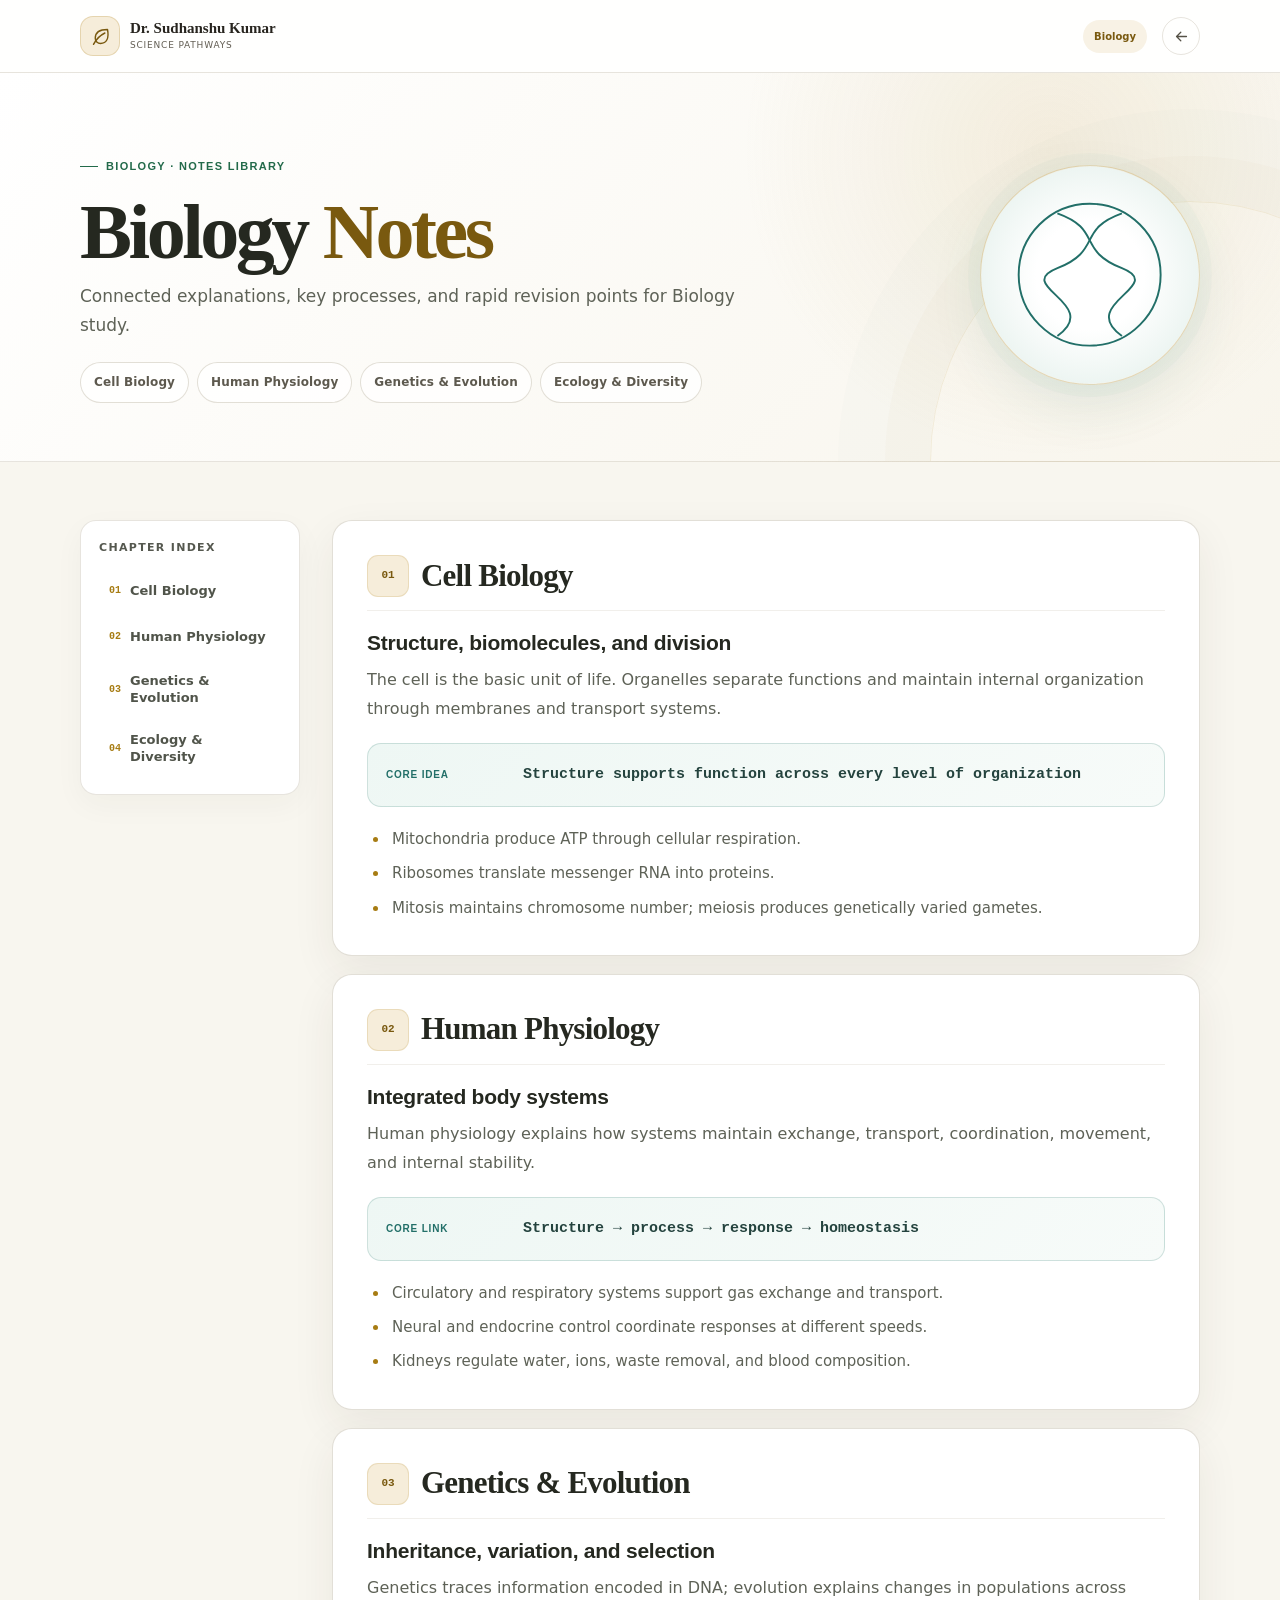
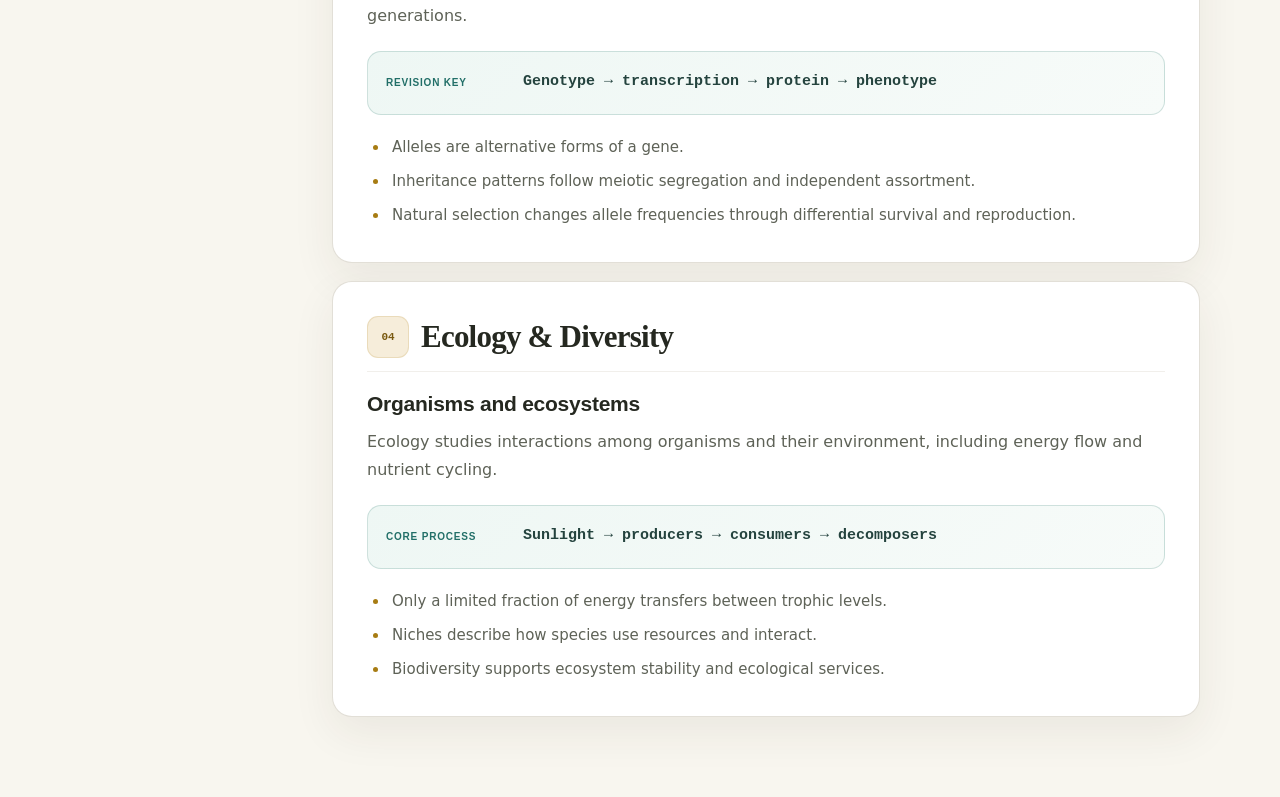
==== biology.html @ b53f2061 "Add files via upload" ====
<!doctype html>
<html lang="en">
<head>
  <meta charset="utf-8">
  <meta name="viewport" content="width=device-width, initial-scale=1">
  <meta name="theme-color" content="#f5f3ed">
  <meta name="description" content="Structured Biology notes for NEET and medical entrance preparation.">
  <meta http-equiv="Content-Security-Policy" content="default-src 'none'; base-uri 'none'; object-src 'none'; style-src 'self'; img-src 'self' data:; font-src 'self'; connect-src 'none'; form-action 'none'; frame-src 'none'; upgrade-insecure-requests">
  <title>Biology Notes | Dr. Sudhanshu Kumar</title>
  <link rel="icon" type="image/svg+xml" href="titlebar.svg">
  <link rel="stylesheet" href="science.css">
</head>
<body>
  <header class="site-header">
    <div class="wrap header-inner">
      <a class="brand" href="doctor.html">
        <span class="brand-mark" aria-hidden="true"><svg viewBox="0 0 24 24"><path d="M20 4c-8 0-14 3-14 10a6 6 0 0 0 6 6c7 0 10-6 8-16Z"/><path d="M4 21c3-6 7-10 13-13"/></svg></span>
        <span class="brand-copy"><strong>Dr. Sudhanshu Kumar</strong><small>Science pathways</small></span>
      </a>
      <nav class="subject-nav" aria-label="Science subjects">
        <a href="biology.html" aria-current="page">Biology</a>
        <a class="back-link" href="doctor.html" aria-label="Back to home" title="Back to home"><svg viewBox="0 0 24 24" aria-hidden="true"><path d="M19 12H5M11 18l-6-6 6-6"/></svg></a>
      </nav>
    </div>
  </header>
  <main class="biology notes-page">
    <section class="notes-hero">
      <div class="wrap notes-hero-grid">
        <div>
          <span class="eyebrow">Biology · Notes Library</span>
          <h1>Biology <span>Notes</span></h1>
          <p>Connected explanations, key processes, and rapid revision points for Biology study.</p>
          <nav class="notes-jump" aria-label="Biology notes chapters">
            <a href="#cell">Cell Biology</a>
            <a href="#physiology">Human Physiology</a>
            <a href="#genetics">Genetics &amp; Evolution</a>
            <a href="#ecology">Ecology &amp; Diversity</a>
          </nav>
        </div>
        <div class="notes-orb" aria-hidden="true">
          <svg viewBox="0 0 100 100"><path d="M30 12c28 10 12 23 40 34S42 68 70 88"/><path d="M70 12C42 22 58 35 30 46s28 22 0 42"/><circle cx="50" cy="50" r="44"/></svg>
        </div>
      </div>
    </section>
    <section class="notes-section">
      <div class="wrap notes-layout">
        <aside class="notes-sidebar" aria-label="Notes index">
          <strong>Chapter index</strong>
          <a href="#cell"><span>01</span> Cell Biology</a>
          <a href="#physiology"><span>02</span> Human Physiology</a>
          <a href="#genetics"><span>03</span> Genetics &amp; Evolution</a>
          <a href="#ecology"><span>04</span> Ecology &amp; Diversity</a>
        </aside>
        <div class="notes-content">
          <article class="note-card" id="cell">
            <div class="note-heading"><span>01</span><h2>Cell Biology</h2></div>
            <h3>Structure, biomolecules, and division</h3>
            <p>The cell is the basic unit of life. Organelles separate functions and maintain internal organization through membranes and transport systems.</p>
            <div class="formula-box"><strong>Core idea</strong><code>Structure supports function across every level of organization</code></div>
            <ul class="note-points"><li>Mitochondria produce ATP through cellular respiration.</li><li>Ribosomes translate messenger RNA into proteins.</li><li>Mitosis maintains chromosome number; meiosis produces genetically varied gametes.</li></ul>
          </article>
          <article class="note-card" id="physiology">
            <div class="note-heading"><span>02</span><h2>Human Physiology</h2></div>
            <h3>Integrated body systems</h3>
            <p>Human physiology explains how systems maintain exchange, transport, coordination, movement, and internal stability.</p>
            <div class="formula-box"><strong>Core link</strong><code>Structure → process → response → homeostasis</code></div>
            <ul class="note-points"><li>Circulatory and respiratory systems support gas exchange and transport.</li><li>Neural and endocrine control coordinate responses at different speeds.</li><li>Kidneys regulate water, ions, waste removal, and blood composition.</li></ul>
          </article>
          <article class="note-card" id="genetics">
            <div class="note-heading"><span>03</span><h2>Genetics &amp; Evolution</h2></div>
            <h3>Inheritance, variation, and selection</h3>
            <p>Genetics traces information encoded in DNA; evolution explains changes in populations across generations.</p>
            <div class="formula-box"><strong>Revision key</strong><code>Genotype → transcription → protein → phenotype</code></div>
            <ul class="note-points"><li>Alleles are alternative forms of a gene.</li><li>Inheritance patterns follow meiotic segregation and independent assortment.</li><li>Natural selection changes allele frequencies through differential survival and reproduction.</li></ul>
          </article>
          <article class="note-card" id="ecology">
            <div class="note-heading"><span>04</span><h2>Ecology &amp; Diversity</h2></div>
            <h3>Organisms and ecosystems</h3>
            <p>Ecology studies interactions among organisms and their environment, including energy flow and nutrient cycling.</p>
            <div class="formula-box"><strong>Core process</strong><code>Sunlight → producers → consumers → decomposers</code></div>
            <ul class="note-points"><li>Only a limited fraction of energy transfers between trophic levels.</li><li>Niches describe how species use resources and interact.</li><li>Biodiversity supports ecosystem stability and ecological services.</li></ul>
          </article>
        </div>
      </div>
    </section>
  </main>
</body>
</html>
---- science.css ----
:root {
  color-scheme: light;
  --paper: #f5f3ed;
  --white: #fff;
  --ink: #27241e;
  --muted: #625d52;
  --gold: #a77c13;
  --gold-deep: #79590f;
  --gold-soft: #f6edda;
  --teal: #226f68;
  --line: rgba(96, 78, 35, .15);
  --shadow: 0 18px 48px rgba(58, 48, 25, .08);
  --content: 1120px;
  font-family: Inter, ui-sans-serif, system-ui, -apple-system, BlinkMacSystemFont, "Segoe UI", sans-serif;
  color: var(--ink);
  background: var(--paper);
  scroll-behavior: smooth;
}
*, *::before, *::after { box-sizing: border-box; }
body { min-width: 320px; margin: 0; background: var(--paper); font-size: 15px; line-height: 1.7; -webkit-font-smoothing: antialiased; }
a { color: inherit; text-decoration: none; }
a:focus-visible { outline: 3px solid rgba(167,124,19,.52); outline-offset: 4px; }
.wrap { width: min(var(--content), calc(100% - 48px)); margin-inline: auto; }
.site-header { position: sticky; z-index: 10; top: 0; border-bottom: 1px solid var(--line); background: rgba(255,255,255,.94); backdrop-filter: blur(14px); }
.header-inner { display: flex; min-height: 72px; align-items: center; justify-content: space-between; gap: 20px; }
.brand { display: inline-flex; min-width: max-content; align-items: center; gap: 10px; }
.brand-mark { display: grid; width: 40px; height: 40px; place-items: center; border: 1px solid rgba(167,124,19,.22); border-radius: 13px; color: var(--gold-deep); background: var(--gold-soft); }
.brand-mark svg { width: 21px; height: 21px; fill: none; stroke: currentColor; stroke-width: 1.6; stroke-linecap: round; stroke-linejoin: round; }
.brand-copy { display: grid; line-height: 1.25; }
.brand-copy strong { font: 600 15px Georgia, "Times New Roman", serif; }
.brand-copy small { margin-top: 3px; color: var(--muted); font-size: 9px; letter-spacing: .09em; text-transform: uppercase; }
.subject-nav { display: flex; flex-wrap: wrap; align-items: center; gap: 7px; }
.subject-nav a { padding: 8px 11px; border-radius: 999px; color: #555146; font-size: 10px; font-weight: 700; transition: background .2s ease, color .2s ease; }
.subject-nav a:hover, .subject-nav a[aria-current="page"] { color: var(--gold-deep); background: #f8f2e5; }
.subject-nav .back-link { display: inline-grid; width: 38px; height: 38px; margin-left: 8px; padding: 0; place-items: center; border: 1px solid var(--line); }
.subject-nav .back-link svg { width: 17px; height: 17px; fill: none; stroke: currentColor; stroke-width: 1.8; stroke-linecap: round; stroke-linejoin: round; }
.subject-hero { position: relative; overflow: hidden; padding: 68px 0 56px; background: radial-gradient(ellipse at 82% 10%, rgba(201,170,103,.14), transparent 34%), linear-gradient(180deg, #fff, #fbfaf6); }
.subject-hero::after { position: absolute; top: 32px; right: -120px; width: 420px; height: 420px; border: 1px solid rgba(167,124,19,.09); border-radius: 50%; box-shadow: 0 0 0 42px rgba(167,124,19,.025), 0 0 0 88px rgba(167,124,19,.016); content: ""; pointer-events: none; }
.hero-grid { position: relative; z-index: 1; display: grid; grid-template-columns: minmax(0, 1.15fr) minmax(280px, .85fr); align-items: center; gap: 56px; }
.eyebrow { display: inline-flex; align-items: center; gap: 8px; color: var(--teal); font-size: 10px; font-weight: 750; letter-spacing: .15em; text-transform: uppercase; }
.eyebrow::before { width: 18px; height: 1px; background: currentColor; content: ""; }
h1, h2, h3, p { margin-top: 0; }
.hero-copy h1 { max-width: 700px; margin: 16px 0 14px; font: 500 clamp(42px, 6vw, 68px)/1.04 Georgia, "Times New Roman", serif; letter-spacing: -.045em; }
.hero-copy h1 span { color: var(--gold-deep); }
.hero-copy > p { max-width: 650px; margin-bottom: 22px; color: var(--muted); font-size: 14px; }
.hero-tags { display: flex; flex-wrap: wrap; gap: 8px; }
.hero-tags span { padding: 6px 10px; border: 1px solid var(--line); border-radius: 999px; color: #625d52; background: rgba(255,255,255,.78); font-size: 9px; }
.hero-art { position: relative; display: grid; min-height: 310px; place-items: center; }
.art-orbit { position: absolute; width: min(100%, 310px); aspect-ratio: 1; border: 1px solid rgba(34,111,104,.14); border-radius: 50%; }
.art-orbit::before, .art-orbit::after { position: absolute; border: 1px solid rgba(34,111,104,.1); border-radius: 50%; content: ""; }
.art-orbit::before { inset: 9%; }
.art-orbit::after { inset: 19%; border-color: rgba(167,124,19,.14); }
.art-disc { position: relative; display: grid; width: 195px; aspect-ratio: 1; place-items: center; border: 1px solid rgba(167,124,19,.28); border-radius: 50%; color: var(--teal); background: radial-gradient(circle, #fff 30%, #eef6f3 100%); box-shadow: 0 0 0 10px rgba(34,111,104,.035), 0 0 0 24px rgba(167,124,19,.025), 0 18px 52px rgba(34,111,104,.12); }
.art-disc svg { width: 92px; height: 92px; fill: none; stroke: currentColor; stroke-width: 1.1; stroke-linecap: round; stroke-linejoin: round; }
.art-caption { position: absolute; bottom: -34px; color: var(--muted); font-size: 9px; letter-spacing: .18em; text-transform: uppercase; white-space: nowrap; }
.section { padding: 70px 0; scroll-margin-top: 88px; }
.section-white { background: var(--white); }
.section-heading { max-width: 700px; margin-bottom: 27px; }
.section-heading h2 { margin: 10px 0; font: 500 clamp(30px, 4vw, 43px)/1.1 Georgia, "Times New Roman", serif; letter-spacing: -.035em; }
.section-heading p { max-width: 600px; margin: 0; color: var(--muted); font-size: 12px; }
.topic-grid { display: grid; grid-template-columns: repeat(3, minmax(0, 1fr)); gap: 14px; }
.topic-card { min-height: 165px; padding: 21px; border: 1px solid var(--line); border-radius: 16px; background: #fff; box-shadow: 0 8px 25px rgba(58,48,25,.035); }
.topic-card h3 { margin: 0 0 7px; font: 600 18px Georgia, "Times New Roman", serif; }
.topic-card p { margin: 0; color: var(--muted); font-size: 11px; }
.topic-index { display: block; margin-bottom: 12px; color: var(--gold); font-size: 9px; font-weight: 750; letter-spacing: .13em; }
.study-grid { display: grid; grid-template-columns: repeat(4, minmax(0, 1fr)); gap: 12px; counter-reset: study; }
.study-step { padding: 18px; border-top: 1px solid rgba(167,124,19,.28); counter-increment: study; }
.study-step::before { display: block; margin-bottom: 12px; color: var(--gold); content: "0" counter(study); font-size: 10px; font-weight: 750; letter-spacing: .13em; }
.study-step h3 { margin-bottom: 6px; font: 600 16px Georgia, "Times New Roman", serif; }
.study-step p { margin: 0; color: var(--muted); font-size: 10px; }
.callout { display: grid; grid-template-columns: 1fr auto; align-items: center; gap: 24px; padding: 26px 30px; border: 1px solid rgba(34,111,104,.18); border-radius: 18px; background: linear-gradient(110deg, #f1f8f5, #fff); }
.callout h2 { margin: 7px 0; font: 500 clamp(23px, 3vw, 31px)/1.12 Georgia, "Times New Roman", serif; }
.callout p { max-width: 670px; margin: 0; color: var(--muted); font-size: 11px; }
.button { display: inline-flex; min-height: 42px; align-items: center; justify-content: center; gap: 8px; padding: 0 16px; border: 1px solid var(--gold-deep); border-radius: 999px; color: #fff; background: var(--gold-deep); font-size: 10px; font-weight: 750; white-space: nowrap; }
.button:hover { background: #65490c; }
.button svg { width: 15px; height: 15px; fill: none; stroke: currentColor; stroke-width: 1.7; stroke-linecap: round; stroke-linejoin: round; }
.footer { padding: 22px 0; border-top: 1px solid var(--line); background: #fff; }
.footer-row { display: flex; align-items: center; justify-content: space-between; gap: 18px; color: var(--muted); font-size: 10px; }
.footer-row p { margin: 0; }
.footer-row a { color: var(--gold-deep); font-weight: 700; }
.biology .art-disc { color: #236a4a; background: radial-gradient(circle, #fff 28%, #eaf5ec 100%); box-shadow: 0 0 0 10px rgba(35,106,74,.04), 0 0 0 24px rgba(167,124,19,.025), 0 18px 52px rgba(35,106,74,.12); }
.biology .eyebrow { color: #236a4a; }
.biology .subject-hero::after { border-color: rgba(35,106,74,.11); }
.biology .biology-banner { display: grid; grid-template-columns: auto 1fr; gap: 16px; align-items: start; padding: 20px; border: 1px solid rgba(35,106,74,.18); border-radius: 15px; background: #f0f7f2; }
.biology-banner-icon { display: grid; width: 36px; height: 36px; place-items: center; border-radius: 11px; color: #236a4a; background: #deeee2; }
.biology-banner-icon svg { width: 19px; height: 19px; fill: none; stroke: currentColor; stroke-width: 1.5; stroke-linecap: round; stroke-linejoin: round; }
.biology-banner strong { display: block; margin-bottom: 3px; color: #21573f; font-size: 11px; }
.biology-banner p { margin: 0; color: #56665b; font-size: 10px; }
.biology .topic-card { min-height: 180px; }
.biology .topic-card:first-child, .biology .topic-card:nth-child(2) { border-color: rgba(35,106,74,.2); background: linear-gradient(155deg, #f5faf6, #fff 75%); }
.notes-page { background: #f8f6ef; }
.notes-hero { position: relative; overflow: hidden; padding: 74px 0 58px; border-bottom: 1px solid var(--line); background: radial-gradient(circle at 82% 20%, rgba(201,170,103,.16), transparent 28%), linear-gradient(135deg, #fff 0%, #f8f5ec 100%); }
.notes-hero::after { position: absolute; right: -170px; bottom: -260px; width: 520px; height: 520px; border: 1px solid rgba(167,124,19,.1); border-radius: 50%; content: ""; box-shadow: 0 0 0 45px rgba(167,124,19,.018), 0 0 0 92px rgba(34,111,104,.012); }
.notes-hero-grid { position: relative; z-index: 1; display: grid; grid-template-columns: minmax(0, 1fr) 280px; align-items: center; gap: 50px; }
.notes-hero h1 { margin: 16px 0 10px; font: 500 clamp(44px, 7vw, 72px)/1 Georgia, "Times New Roman", serif; letter-spacing: -.055em; }
.notes-hero h1 span { color: var(--gold-deep); }
.notes-hero p { max-width: 570px; margin: 0; color: var(--muted); font-size: 14px; }
.notes-jump { display: flex; flex-wrap: wrap; gap: 8px; margin-top: 22px; }
.notes-jump a { padding: 7px 11px; border: 1px solid var(--line); border-radius: 999px; background: rgba(255,255,255,.78); color: #5d594e; font-size: 9px; font-weight: 750; transition: border-color .2s ease, color .2s ease, transform .2s ease; }
.notes-jump a:hover { transform: translateY(-2px); border-color: rgba(167,124,19,.32); color: var(--gold-deep); }
.notes-orb { display: grid; width: 220px; aspect-ratio: 1; justify-self: end; place-items: center; border: 1px solid rgba(167,124,19,.24); border-radius: 50%; color: var(--teal); background: radial-gradient(circle, #fff 35%, #edf5f2 70%, transparent 71%); box-shadow: 0 0 0 12px rgba(34,111,104,.025), 0 20px 54px rgba(34,111,104,.11); }
.notes-orb svg { width: 74%; height: 74%; fill: none; stroke: currentColor; stroke-width: 1.2; }
.notes-section { padding: 58px 0 80px; }
.notes-layout { display: grid; grid-template-columns: 220px minmax(0, 1fr); align-items: start; gap: 32px; }
.notes-sidebar { position: sticky; top: 96px; display: grid; gap: 4px; padding: 18px; border: 1px solid var(--line); border-radius: 16px; background: #fff; box-shadow: 0 10px 30px rgba(58,48,25,.04); }
.notes-sidebar strong { margin-bottom: 8px; color: var(--muted); font-size: 9px; letter-spacing: .14em; text-transform: uppercase; }
.notes-sidebar a { display: flex; align-items: center; gap: 9px; padding: 9px 8px; border-radius: 9px; color: #59574f; font-size: 10px; font-weight: 700; }
.notes-sidebar a:hover { color: var(--gold-deep); background: #f8f3e6; }
.notes-sidebar span { color: var(--gold); font-size: 8px; }
.notes-content { display: grid; gap: 18px; }
.note-card { scroll-margin-top: 96px; padding: 28px; border: 1px solid var(--line); border-radius: 18px; background: #fff; box-shadow: 0 12px 36px rgba(58,48,25,.045); }
.note-heading { display: flex; align-items: center; gap: 12px; margin-bottom: 18px; padding-bottom: 13px; border-bottom: 1px solid rgba(96,78,35,.09); }
.note-heading span { display: grid; width: 36px; height: 36px; place-items: center; border: 1px solid rgba(167,124,19,.16); border-radius: 11px; color: var(--gold-deep); background: var(--gold-soft); font-size: 9px; font-weight: 800; }
.note-heading h2 { margin: 0; font: 600 25px Georgia, "Times New Roman", serif; }
.note-card h3 { margin: 0 0 7px; font: 600 16px Georgia, "Times New Roman", serif; }
.note-card > p { max-width: 760px; margin: 0 0 16px; color: var(--muted); font-size: 12px; }
.formula-box { display: grid; grid-template-columns: 105px 1fr; align-items: center; gap: 12px; margin: 15px 0; padding: 14px 16px; border: 1px solid rgba(34,111,104,.14); border-radius: 12px; background: #f0f7f4; }
.formula-box strong { color: var(--teal); font-size: 9px; letter-spacing: .08em; text-transform: uppercase; }
.formula-box code { color: #273c38; font-family: Georgia, "Times New Roman", serif; font-size: 13px; white-space: normal; }
.note-points { display: grid; gap: 7px; margin: 0; padding-left: 18px; color: var(--muted); font-size: 11px; }
.note-points li::marker { color: var(--gold); }
.notes-page {
  --note-ink: #252820;
  --note-muted: #5e6257;
  --note-line: rgba(96,78,35,.18);
  font-family: "Aptos", "Segoe UI Variable", "Segoe UI", Inter, system-ui, sans-serif;
  font-size: 17px;
  line-height: 1.72;
  color: var(--note-ink);
  -webkit-font-smoothing: antialiased;
  text-rendering: optimizeLegibility;
}
.notes-page .eyebrow {
  font-family: "Aptos", "Segoe UI Variable", "Segoe UI", sans-serif;
  font-size: 11px;
  line-height: 1.2;
  letter-spacing: .12em;
}
.notes-hero p {
  max-width: 680px;
  color: var(--note-muted);
  font-size: 17px;
  line-height: 1.72;
}
.notes-hero h1 {
  font-family: "Iowan Old Style", "Palatino Linotype", Georgia, "Times New Roman", serif;
  font-size: clamp(54px, 7vw, 78px);
  font-weight: 600;
  line-height: 1.02;
  letter-spacing: -.045em;
}
.notes-jump a {
  min-height: 38px;
  display: inline-flex;
  align-items: center;
  padding: 9px 13px;
  border-color: var(--note-line);
  font-size: 12px;
  font-weight: 750;
  letter-spacing: .01em;
}
.notes-sidebar strong {
  color: #55584f;
  font-size: 11px;
  letter-spacing: .12em;
}
.notes-sidebar a {
  min-height: 42px;
  padding: 10px;
  color: #50544a;
  font-size: 13px;
  line-height: 1.35;
}
.notes-sidebar span {
  font-family: "SFMono-Regular", Consolas, "Liberation Mono", monospace;
  font-size: 10px;
  font-weight: 800;
}
.note-card {
  padding: 34px;
  border-color: var(--note-line);
  border-radius: 20px;
  box-shadow: 0 16px 44px rgba(58,48,25,.07);
}
.note-heading span {
  width: 42px;
  height: 42px;
  font-family: "SFMono-Regular", Consolas, "Liberation Mono", monospace;
  font-size: 11px;
}
.note-heading h2 {
  font-family: "Iowan Old Style", "Palatino Linotype", Georgia, "Times New Roman", serif;
  font-size: 31px;
  line-height: 1.12;
  letter-spacing: -.025em;
}
.note-card h3 {
  margin-bottom: 9px;
  font-family: "Aptos", "Segoe UI Variable", "Segoe UI", sans-serif;
  font-size: 21px;
  line-height: 1.35;
  letter-spacing: -.012em;
}
.note-card > p {
  max-width: 820px;
  margin-bottom: 20px;
  color: var(--note-muted);
  font-size: 16px;
  line-height: 1.78;
}
.formula-box {
  grid-template-columns: 125px 1fr;
  min-height: 64px;
  margin: 20px 0;
  padding: 17px 18px;
  border-color: rgba(34,111,104,.19);
  border-radius: 14px;
  background: linear-gradient(135deg,#eef7f4,#f7fbf9);
}
.formula-box strong {
  font-family: "Aptos", "Segoe UI Variable", "Segoe UI", sans-serif;
  font-size: 10px;
  line-height: 1.35;
}
.formula-box code {
  color: #24433e;
  font-family: "SFMono-Regular", Consolas, "Liberation Mono", monospace;
  font-size: 15px;
  font-weight: 650;
  line-height: 1.65;
}
.note-points {
  gap: 9px;
  padding-left: 22px;
  color: var(--note-muted);
  font-size: 15px;
  line-height: 1.68;
}
.note-points li {
  padding-left: 3px;
}
@media (max-width: 820px) {
  .header-inner { flex-wrap: wrap; padding-block: 12px; }
  .subject-nav { justify-content: flex-end; gap: 2px; }
  .subject-nav a { padding-inline: 8px; }
  .hero-grid { grid-template-columns: minmax(0, 1fr) minmax(240px, .75fr); gap: 24px; }
  .art-disc { width: 170px; }
  .study-grid { grid-template-columns: repeat(2, minmax(0, 1fr)); }
  .notes-layout { grid-template-columns: 180px minmax(0, 1fr); gap: 20px; }
  .notes-hero-grid { grid-template-columns: minmax(0, 1fr) 220px; }
}
@media (max-width: 620px) {
  .wrap { width: min(var(--content), calc(100% - 34px)); }
  .header-inner { gap: 9px; }
  .subject-nav { width: 100%; justify-content: flex-start; overflow-x: auto; padding: 1px 0 3px; }
  .subject-nav .back-link { margin-left: auto; }
  .subject-hero { padding: 44px 0 38px; }
  .hero-grid { grid-template-columns: 1fr; gap: 20px; }
  .hero-copy h1 { font-size: clamp(40px, 11vw, 58px); }
  .hero-copy > p { font-size: 12px; }
  .hero-art { min-height: 270px; }
  .art-orbit { width: min(100%, 260px); }
  .art-disc { width: 155px; }
  .art-disc svg { width: 76px; height: 76px; }
  .section { padding: 54px 0; }
  .topic-grid { grid-template-columns: 1fr 1fr; }
  .topic-card { min-height: 155px; padding: 17px; }
  .callout { grid-template-columns: 1fr; gap: 16px; padding: 22px; }
  .callout .button { justify-self: start; }
  .notes-hero { padding: 48px 0 40px; }
  .notes-hero-grid { grid-template-columns: 1fr; gap: 20px; }
  .notes-hero h1 { font-size: clamp(42px, 13vw, 58px); }
  .notes-orb { display: none; }
  .notes-section { padding: 36px 0 54px; }
  .notes-layout { grid-template-columns: 1fr; }
  .notes-sidebar { position: static; grid-template-columns: repeat(2, minmax(0, 1fr)); }
  .notes-sidebar strong { grid-column: 1 / -1; }
  .note-card { padding: 22px 18px; }
  .formula-box { grid-template-columns: 1fr; gap: 5px; }
  .notes-page { font-size: 16px; }
  .notes-hero p { font-size: 16px; line-height: 1.7; }
  .notes-hero h1 { font-size: clamp(44px, 13vw, 58px); }
  .notes-jump a { min-height: 36px; font-size: 11px; }
  .notes-sidebar a { min-height: 40px; font-size: 12px; }
  .note-heading h2 { font-size: 27px; }
  .note-card h3 { font-size: 19px; }
  .note-card > p { font-size: 15px; line-height: 1.75; }
  .formula-box { padding: 15px; }
  .formula-box code { font-size: 14px; }
  .note-points { font-size: 14px; line-height: 1.7; }
}
@media (max-width: 420px) {
  .topic-grid, .study-grid { grid-template-columns: 1fr; }
  .topic-card, .biology .topic-card { min-height: 0; }
  .footer-row { align-items: flex-start; flex-direction: column; }
}
@media (prefers-reduced-motion: reduce) {
  *, *::before, *::after { scroll-behavior: auto !important; transition-duration: .01ms !important; }
}
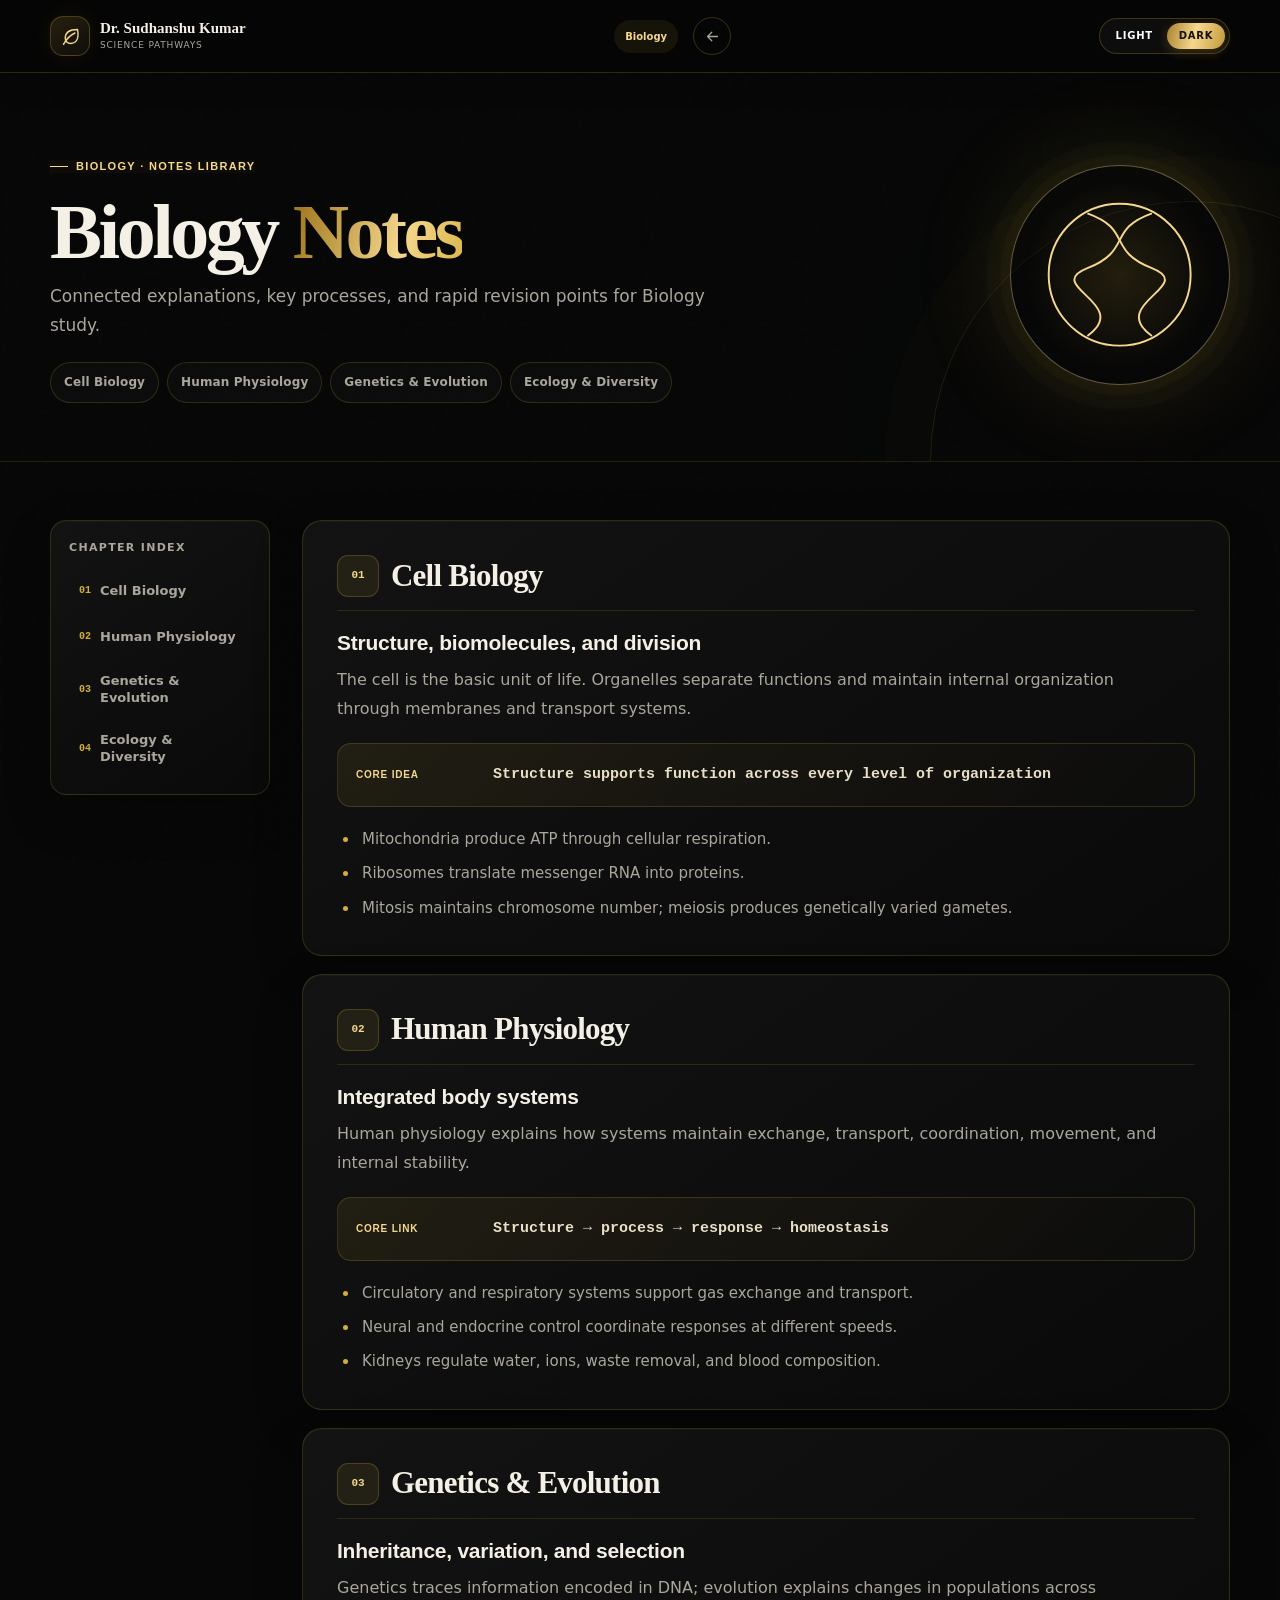
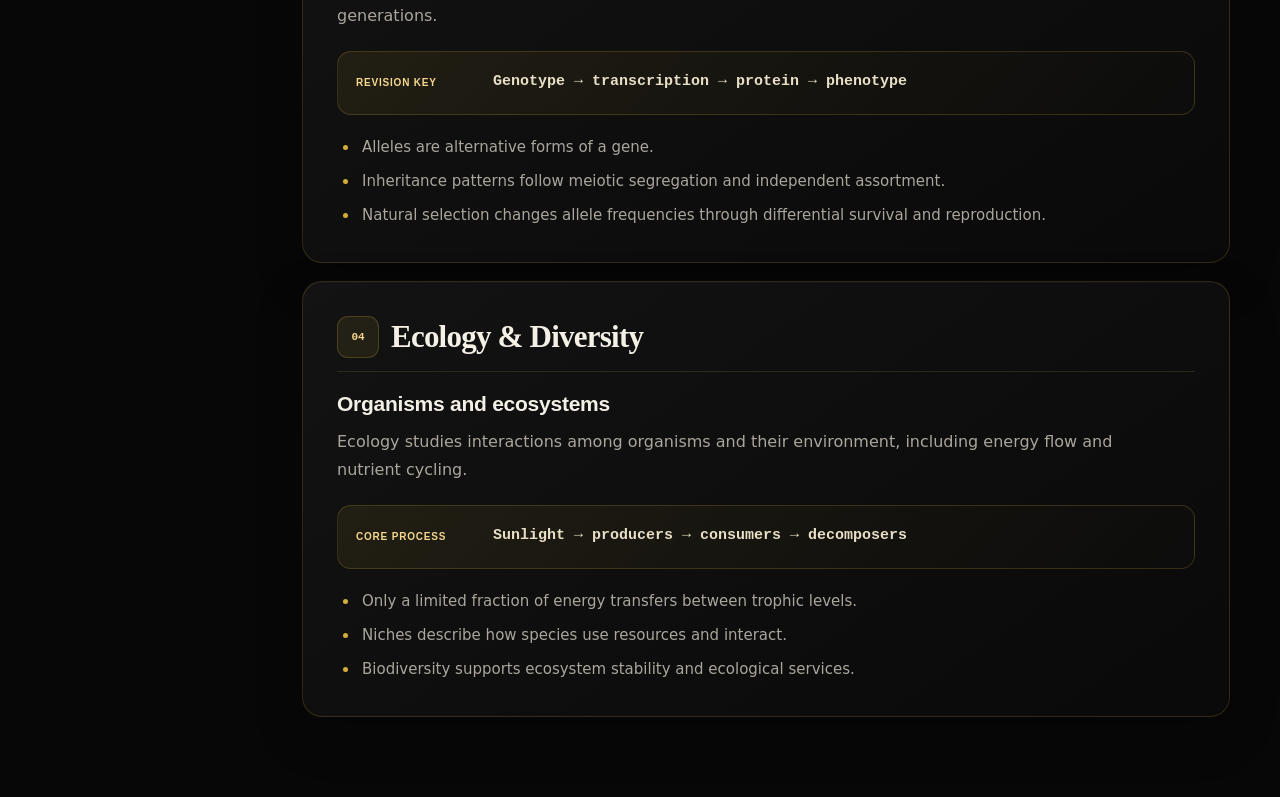
==== commit 6b9fdb76: "Add files via upload" ====
--- a/biology.html
+++ b/biology.html
@@ -3,14 +3,15 @@
 <head>
   <meta charset="utf-8">
   <meta name="viewport" content="width=device-width, initial-scale=1">
-  <meta name="theme-color" content="#f5f3ed">
+  <meta name="theme-color" content="#070707">
   <meta name="description" content="Structured Biology notes for NEET and medical entrance preparation.">
-  <meta http-equiv="Content-Security-Policy" content="default-src 'none'; base-uri 'none'; object-src 'none'; style-src 'self'; img-src 'self' data:; font-src 'self'; connect-src 'none'; form-action 'none'; frame-src 'none'; upgrade-insecure-requests">
+  <meta http-equiv="Content-Security-Policy" content="default-src 'none'; base-uri 'none'; object-src 'none'; script-src 'self'; style-src 'self'; img-src 'self' data:; media-src 'self'; font-src 'self'; connect-src 'none'; form-action 'none'; frame-src 'none'; upgrade-insecure-requests">
   <title>Biology Notes | Dr. Sudhanshu Kumar</title>
   <link rel="icon" type="image/svg+xml" href="titlebar.svg">
   <link rel="stylesheet" href="science.css">
 </head>
 <body>
+  <video id="page-background" src="darkwinbg.mp4" autoplay muted loop playsinline preload="auto" aria-hidden="true"></video>
   <header class="site-header">
     <div class="wrap header-inner">
       <a class="brand" href="doctor.html">
@@ -21,6 +22,10 @@
         <a href="biology.html" aria-current="page">Biology</a>
         <a class="back-link" href="doctor.html" aria-label="Back to home" title="Back to home"><svg viewBox="0 0 24 24" aria-hidden="true"><path d="M19 12H5M11 18l-6-6 6-6"/></svg></a>
       </nav>
+      <div class="theme-switch" role="group" aria-label="Color theme">
+        <button type="button" data-theme-option="light" aria-pressed="false">LIGHT</button>
+        <button type="button" data-theme-option="dark" aria-pressed="true">DARK</button>
+      </div>
     </div>
   </header>
   <main class="biology notes-page">
@@ -84,5 +89,6 @@
       </div>
     </section>
   </main>
+  <script src="science-theme.js" defer></script>
 </body>
 </html>
--- a/science.css
+++ b/science.css
@@ -297,3 +297,474 @@
 @media (prefers-reduced-motion: reduce) {
   *, *::before, *::after { scroll-behavior: auto !important; transition-duration: .01ms !important; }
 }
+
+:root {
+  color-scheme: dark;
+  --paper: #070707;
+  --white: #111;
+  --ink: #f4f0e5;
+  --muted: #aaa69c;
+  --gold: #d4af37;
+  --gold-deep: #f5d78e;
+  --gold-soft: rgba(212,175,55,.1);
+  --teal: #f5d78e;
+  --line: rgba(212,175,55,.19);
+  --shadow: 0 20px 55px rgba(0,0,0,.28);
+  --content: 1180px;
+  --ease: cubic-bezier(.2,.75,.25,1);
+  color: var(--ink);
+  background: var(--paper);
+  scroll-padding-top: 92px;
+}
+html { min-width: 320px; background: var(--paper); }
+body {
+  position: relative;
+  min-width: 320px;
+  overflow-x: hidden;
+  isolation: isolate;
+  color: var(--ink);
+  background: var(--paper);
+  font: 400 15px/1.7 Inter, ui-sans-serif, system-ui, -apple-system, BlinkMacSystemFont, "Segoe UI", sans-serif;
+}
+#page-background {
+  position: fixed;
+  z-index: 0;
+  inset: 0;
+  width: 100%;
+  height: 100%;
+  object-fit: cover;
+  opacity: .48;
+  pointer-events: none;
+  filter: brightness(.48) saturate(.72);
+  transition: opacity .6s ease, filter .6s ease;
+}
+body::before, body::after {
+  position: fixed;
+  z-index: 1;
+  inset: 0;
+  pointer-events: none;
+  content: "";
+}
+body::before {
+  opacity: .2;
+  background-image: linear-gradient(rgba(212,175,55,.035) 1px, transparent 1px), linear-gradient(90deg, rgba(212,175,55,.035) 1px, transparent 1px);
+  background-size: 80px 80px;
+  mask-image: linear-gradient(to bottom, #000, transparent 82%);
+}
+body::after {
+  opacity: .08;
+  background-image: url("data:image/svg+xml,%3Csvg viewBox='0 0 180 180' xmlns='http://www.w3.org/2000/svg'%3E%3Cfilter id='n'%3E%3CfeTurbulence type='fractalNoise' baseFrequency='.9' numOctaves='3' stitchTiles='stitch'/%3E%3C/filter%3E%3Crect width='100%25' height='100%25' filter='url(%23n)' opacity='.15'/%3E%3C/svg%3E");
+}
+main, footer { position: relative; z-index: 2; }
+a:focus-visible, button:focus-visible, summary:focus-visible { outline: 2px solid var(--gold-deep); outline-offset: 4px; }
+::selection { color: #0a0803; background: #f5d78e; }
+.notes-page {
+  --note-ink: var(--ink);
+  --note-muted: var(--muted);
+  --note-line: var(--line);
+  color: var(--ink);
+  background: transparent;
+}
+.site-header, .topbar {
+  position: sticky;
+  z-index: 20;
+  top: 0;
+  border-bottom: 1px solid rgba(212,175,55,.2);
+  background: rgba(6,6,6,.9);
+  box-shadow: 0 8px 30px rgba(0,0,0,.12);
+  backdrop-filter: blur(18px) saturate(125%);
+}
+.header-inner, .nav-row { min-height: 72px; }
+.brand-mark, .trust-icon, .subject-icon {
+  border-color: rgba(212,175,55,.28);
+  color: var(--gold-deep);
+  background: linear-gradient(145deg, rgba(212,175,55,.16), rgba(15,15,15,.92));
+  box-shadow: 0 0 22px rgba(212,175,55,.08);
+}
+.brand-copy strong, .hero h1, .hero h2, .hero h3, .notes-page h1, .notes-page h2, .notes-page h3 {
+  color: var(--ink);
+}
+.brand-copy small, .subject-nav a, .nav-links a, .notes-sidebar a { color: #aaa69c; }
+.subject-nav a:hover, .subject-nav a[aria-current="page"],
+.notes-sidebar a:hover, .nav-links a:hover {
+  color: var(--gold-deep);
+  background: rgba(212,175,55,.08);
+}
+.notes-page .notes-jump a { border-color: var(--note-line); color: var(--note-muted); background: rgba(16,16,16,.72); }
+.notes-page .notes-sidebar strong, .notes-page .notes-sidebar a { color: var(--note-muted); }
+.notes-page .formula-box strong { color: var(--gold-deep); }
+.notes-page .formula-box code { color: #e8dfc7; }
+.subject-nav .back-link, .theme-switch { border-color: rgba(212,175,55,.25); }
+.subject-hero, .notes-hero, .hero, .science-section, .section-white, .notes-section {
+  border-color: rgba(212,175,55,.14);
+  background: transparent;
+}
+.subject-hero::after, .notes-hero::after, .hero::before, .hero::after {
+  border-color: rgba(212,175,55,.13);
+}
+.eyebrow, .biology .eyebrow {
+  border-color: rgba(212,175,55,.2);
+  color: var(--gold-deep);
+  background: rgba(212,175,55,.035);
+}
+.hero-copy > p.eyebrow { color: var(--gold-deep); }
+.floating-label {
+  border-color: rgba(212,175,55,.2);
+  color: #c3b994;
+  background: rgba(8,8,8,.78);
+  box-shadow: 0 10px 25px rgba(0,0,0,.24);
+}
+.hero-copy h1 span, .notes-hero h1 span, .gold-text {
+  color: transparent;
+  background: linear-gradient(105deg, #a27a20 3%, #f5d78e 34%, #d4af37 58%, #fff0b5 76%, #a47c23 100%);
+  background-size: 200% 100%;
+  background-clip: text;
+  -webkit-background-clip: text;
+  animation: science-gold-sheen 9s ease-in-out infinite;
+}
+.hero-copy > p, .notes-hero p, .section-heading p, .note-card > p,
+.topic-card p, .study-step p, .footer-row, .biology-banner p {
+  color: var(--muted);
+}
+.hero-tags span, .notes-jump a, .profile-facts li {
+  border-color: rgba(212,175,55,.2);
+  color: #c8c0aa;
+  background: rgba(16,16,16,.72);
+}
+.art-orbit, .orbital { border-color: rgba(212,175,55,.18); }
+.art-orbit::before, .art-orbit::after, .orbital::before, .orbital::after { border-color: rgba(212,175,55,.12); }
+.art-disc, .notes-orb, .doctor-logo-stage {
+  border-color: rgba(245,215,142,.4);
+  color: var(--gold-deep);
+  background: radial-gradient(circle, rgba(212,175,55,.14), rgba(8,8,8,.35) 62%, transparent 76%);
+  box-shadow: 0 0 0 10px rgba(212,175,55,.025), 0 0 0 24px rgba(212,175,55,.018), 0 0 100px rgba(212,175,55,.17);
+}
+.biology .art-disc { border-color: rgba(245,215,142,.4); color: var(--gold-deep); background: radial-gradient(circle, rgba(212,175,55,.14), rgba(8,8,8,.35) 62%, transparent 76%); box-shadow: 0 0 0 10px rgba(212,175,55,.025), 0 0 0 24px rgba(212,175,55,.018), 0 0 100px rgba(212,175,55,.17); }
+.notes-orb svg, .art-disc svg { stroke: currentColor; }
+.art-caption, .doctor-logo-caption, .logo-caption { color: #b5a982; }
+.topic-card, .note-card, .notes-sidebar, .callout, .trust-strip, .subject-card,
+.biology .biology-banner {
+  border-color: rgba(212,175,55,.18);
+  color: var(--ink);
+  background: linear-gradient(145deg, rgba(20,20,20,.94), rgba(10,10,10,.94));
+  box-shadow: 0 18px 48px rgba(0,0,0,.22), inset 0 1px rgba(255,255,255,.025);
+}
+.topic-card, .note-card, .subject-card, .trust-strip, .callout { backdrop-filter: blur(12px); }
+.topic-card h3, .note-card h3, .note-heading h2, .section-heading h2 { color: var(--ink); }
+.topic-index, .study-step::before, .notes-sidebar span { color: var(--gold); }
+.callout { background: linear-gradient(110deg, rgba(25,21,12,.94), rgba(12,12,12,.95)); }
+.button {
+  position: relative;
+  overflow: hidden;
+  border: 1px solid rgba(245,215,142,.72);
+  color: #171107;
+  background: linear-gradient(105deg, #a8822c, #f5d78e 48%, #c39a38);
+  box-shadow: 0 7px 28px rgba(164,123,31,.18), inset 0 1px rgba(255,255,255,.55);
+  transition: transform .3s var(--ease), box-shadow .3s ease, filter .3s ease;
+}
+.button:hover { transform: translateY(-2px); filter: saturate(1.12); box-shadow: 0 10px 34px rgba(212,175,55,.3), 0 0 26px rgba(212,175,55,.16); }
+.button-light {
+  border-color: rgba(212,175,55,.32);
+  color: #e4d7b1;
+  background: rgba(14,14,14,.72);
+  box-shadow: inset 0 1px rgba(255,255,255,.025);
+}
+.button-light:hover { color: var(--gold-deep); background: rgba(212,175,55,.08); }
+.biology .biology-banner { background: linear-gradient(145deg, rgba(25,21,12,.94), rgba(10,10,10,.96)); }
+.biology-banner-icon, .note-heading span {
+  border: 1px solid rgba(212,175,55,.24);
+  color: var(--gold-deep);
+  background: rgba(212,175,55,.09);
+}
+.biology-banner strong, .formula-box strong { color: var(--gold-deep); }
+.biology-banner p { color: var(--muted); }
+.biology .topic-card:first-child, .biology .topic-card:nth-child(2) {
+  border-color: rgba(212,175,55,.24);
+  background: linear-gradient(155deg, rgba(25,21,12,.96), rgba(11,11,11,.96) 75%);
+}
+.note-heading { border-bottom-color: rgba(212,175,55,.15); }
+.formula-box {
+  border-color: rgba(212,175,55,.2);
+  color: var(--ink);
+  background: linear-gradient(135deg, rgba(212,175,55,.09), rgba(13,13,13,.92));
+}
+.formula-box code { color: #e8dfc7; }
+.note-points { color: var(--muted); }
+.note-points li::marker { color: var(--gold); }
+.footer { border-top-color: var(--line); background: rgba(8,8,8,.82); }
+.footer-row a, .subject-link { color: var(--gold-deep); }
+.site-header .nav-disclosure summary, .topbar .nav-disclosure summary {
+  border-color: rgba(212,175,55,.25);
+  color: var(--gold-deep);
+  background: rgba(16,16,16,.9);
+}
+.site-header .nav-disclosure summary svg { stroke: currentColor; }
+.site-header .nav-links a:last-child, .topbar .nav-links a:last-child { border-color: rgba(212,175,55,.2); color: var(--gold-deep); background: rgba(212,175,55,.06); }
+.site-header .nav-disclosure[open] .nav-links, .topbar .nav-disclosure[open] .nav-links {
+  border-color: rgba(212,175,55,.24);
+  background: rgba(10,10,10,.98);
+  box-shadow: 0 16px 35px rgba(0,0,0,.42);
+}
+.theme-switch {
+  display: inline-flex;
+  flex: 0 0 auto;
+  gap: 3px;
+  padding: 4px;
+  border: 1px solid rgba(212,175,55,.25);
+  border-radius: 999px;
+  background: rgba(15,15,15,.9);
+}
+.theme-switch button {
+  min-width: 58px;
+  padding: 7px 11px;
+  border: 0;
+  border-radius: 999px;
+  color: #fff;
+  background: transparent;
+  font-family: inherit;
+  font-size: 10px;
+  font-weight: 700;
+  line-height: 1.2;
+  letter-spacing: .08em;
+  cursor: pointer;
+  transition: color .2s ease, background .2s ease, box-shadow .2s ease;
+}
+.theme-switch button[aria-pressed="true"] {
+  color: #171107;
+  background: linear-gradient(105deg, #a8822c, #f5d78e 48%, #c39a38);
+  box-shadow: 0 3px 12px rgba(212,175,55,.24);
+}
+.notes-content > .note-card { animation: science-rise .7s var(--ease) both; }
+.notes-content > .note-card:nth-child(2) { animation-delay: .08s; }
+.notes-content > .note-card:nth-child(3) { animation-delay: .16s; }
+.notes-content > .note-card:nth-child(4) { animation-delay: .24s; }
+.orbital, .art-orbit { animation: science-halo 28s linear infinite; }
+.orbital::before, .art-orbit::before { animation: science-halo 36s linear infinite reverse; }
+@keyframes science-rise { from { opacity: 0; transform: translateY(18px); } to { opacity: 1; transform: translateY(0); } }
+@keyframes science-halo { to { rotate: 360deg; } }
+@keyframes science-gold-sheen { 0%, 100% { background-position: 0 50%; } 50% { background-position: 100% 50%; } }
+
+body.light-theme {
+  color-scheme: light;
+  --paper: #f5f3ed;
+  --white: #fff;
+  --ink: #27241e;
+  --muted: #625d52;
+  --gold: #a77c13;
+  --gold-deep: #8c6b19;
+  --gold-soft: #f6edda;
+  --teal: #79590f;
+  --line: rgba(132,98,20,.24);
+  --shadow: 0 18px 48px rgba(58,48,25,.1);
+  color: var(--ink);
+  background: var(--paper);
+}
+body.light-theme #page-background { opacity: .2; filter: brightness(1.08) saturate(.62); }
+body.light-theme::before { opacity: .055; }
+body.light-theme::after { display: none; }
+body.light-theme .site-header, body.light-theme .topbar { border-bottom-color: rgba(132,98,20,.24); background: rgba(255,255,255,.93); }
+body.light-theme .brand-copy strong, body.light-theme .hero h1, body.light-theme .hero h2,
+body.light-theme .hero h3, body.light-theme .notes-page h1, body.light-theme .notes-page h2,
+body.light-theme .notes-page h3 { color: #27241e; }
+body.light-theme .brand-copy small, body.light-theme .subject-nav a,
+body.light-theme .nav-links a, body.light-theme .notes-sidebar a { color: #555146; }
+body.light-theme .subject-nav a:hover, body.light-theme .subject-nav a[aria-current="page"],
+body.light-theme .notes-sidebar a:hover, body.light-theme .nav-links a:hover {
+  color: #8c6b19;
+  background: rgba(167,124,19,.08);
+}
+body.light-theme .subject-nav .back-link, body.light-theme .theme-switch { border-color: rgba(132,98,20,.25); }
+body.light-theme .eyebrow, body.light-theme .biology .eyebrow {
+  border-color: rgba(132,98,20,.2);
+  color: #8c6b19;
+  background: rgba(255,255,255,.78);
+}
+body.light-theme .hero-copy > p.eyebrow { color: #8c6b19; }
+body.light-theme .hero-copy > p, body.light-theme .notes-hero p,
+body.light-theme .section-heading p, body.light-theme .note-card > p,
+body.light-theme .topic-card p, body.light-theme .study-step p,
+body.light-theme .footer-row, body.light-theme .biology-banner p { color: #625d52; }
+body.light-theme .hero-tags span, body.light-theme .notes-jump a, body.light-theme .profile-facts li {
+  border-color: rgba(132,98,20,.2);
+  color: #514832;
+  background: rgba(255,255,255,.82);
+}
+body.light-theme .art-disc, body.light-theme .notes-orb, body.light-theme .doctor-logo-stage {
+  border-color: rgba(167,124,19,.3);
+  color: #8c6b19;
+  background: radial-gradient(circle, #fff 34%, #f5efdf 72%, transparent 76%);
+  box-shadow: 0 0 0 10px rgba(167,124,19,.035), 0 0 0 24px rgba(167,124,19,.02), 0 20px 70px rgba(58,48,25,.12);
+}
+body.light-theme .biology .art-disc { border-color: rgba(167,124,19,.3); color: #8c6b19; background: radial-gradient(circle, #fff 34%, #f5efdf 72%, transparent 76%); box-shadow: 0 0 0 10px rgba(167,124,19,.035), 0 0 0 24px rgba(167,124,19,.02), 0 20px 70px rgba(58,48,25,.12); }
+body.light-theme .art-caption, body.light-theme .doctor-logo-caption, body.light-theme .logo-caption { color: #625d52; }
+body.light-theme .floating-label {
+  border-color: rgba(132,98,20,.18);
+  color: #514832;
+  background: rgba(255,255,255,.9);
+  box-shadow: 0 12px 28px rgba(58,48,25,.1);
+}
+body.light-theme .topic-card, body.light-theme .note-card, body.light-theme .notes-sidebar,
+body.light-theme .callout, body.light-theme .trust-strip, body.light-theme .subject-card,
+body.light-theme .biology .biology-banner {
+  border-color: rgba(132,98,20,.2);
+  color: #27241e;
+  background: linear-gradient(145deg, rgba(255,255,255,.97), rgba(247,244,235,.96));
+  box-shadow: 0 14px 38px rgba(58,48,25,.1), inset 0 1px rgba(255,255,255,.88);
+}
+body.light-theme .topic-card h3, body.light-theme .note-card h3,
+body.light-theme .note-heading h2, body.light-theme .section-heading h2 { color: #27241e; }
+body.light-theme .callout { background: linear-gradient(110deg, #fffdf6, #fff); }
+body.light-theme .button-light {
+  border-color: rgba(132,98,20,.2);
+  color: #453816;
+  background: rgba(255,255,255,.86);
+}
+body.light-theme .button-light:hover { color: #8c6b19; background: #fff; }
+body.light-theme .biology .biology-banner, body.light-theme .biology .topic-card:first-child,
+body.light-theme .biology .topic-card:nth-child(2) { background: linear-gradient(155deg, #fffdf6, #fff 75%); }
+body.light-theme .biology-banner strong, body.light-theme .formula-box strong { color: #79590f; }
+body.light-theme .notes-page .notes-jump a { border-color: var(--note-line); color: var(--note-muted); background: rgba(255,255,255,.82); }
+body.light-theme .notes-page .notes-sidebar strong, body.light-theme .notes-page .notes-sidebar a { color: var(--note-muted); }
+body.light-theme .note-heading { border-bottom-color: rgba(96,78,35,.12); }
+body.light-theme .formula-box { border-color: rgba(132,98,20,.2); background: linear-gradient(135deg,#f8f2e3,#fff); }
+body.light-theme .formula-box code, body.light-theme .note-points, body.light-theme .notes-page .formula-box code { color: #514c40; }
+body.light-theme .footer { border-top-color: rgba(132,98,20,.22); background: rgba(255,255,255,.86); }
+body.light-theme .site-header .nav-disclosure summary, body.light-theme .topbar .nav-disclosure summary {
+  border-color: rgba(132,98,20,.2);
+  color: #302917;
+  background: #fff;
+}
+body.light-theme .site-header .nav-disclosure[open] .nav-links, body.light-theme .topbar .nav-disclosure[open] .nav-links {
+  border-color: rgba(132,98,20,.2);
+  background: rgba(255,255,255,.98);
+  box-shadow: 0 16px 35px rgba(58,48,25,.14);
+}
+body.light-theme .site-header .nav-links a:last-child, body.light-theme .topbar .nav-links a:last-child { border-color: rgba(132,98,20,.18); color: #79590f; background: #fff; }
+body.light-theme .theme-switch { background: rgba(255,255,255,.9); }
+body.light-theme .theme-switch button { color: #302917; }
+body.light-theme .theme-switch button[aria-pressed="true"] { color: #171107; }
+@media (max-width: 820px) {
+  .header-inner { flex-wrap: wrap; padding-block: 10px; }
+  .subject-nav { justify-content: flex-end; gap: 2px; }
+  .theme-switch { margin-left: auto; }
+  .nav-row { flex-wrap: wrap; gap: 12px; padding-block: 8px; }
+  .nav-row .theme-switch { margin-left: auto; }
+}
+@media (max-width: 620px) {
+  .header-inner { gap: 9px; }
+  .subject-nav { width: auto; justify-content: flex-start; overflow-x: auto; }
+  .subject-nav .back-link { margin-left: 4px; }
+  .theme-switch { gap: 1px; }
+  .theme-switch button { min-width: 47px; padding-inline: 8px; font-size: 9px; }
+  .notes-hero { padding: 48px 0 40px; }
+  .notes-sidebar { background: linear-gradient(145deg, rgba(20,20,20,.94), rgba(10,10,10,.94)); }
+  body.light-theme .notes-sidebar { background: linear-gradient(145deg, rgba(255,255,255,.97), rgba(247,244,235,.96)); }
+}
+@media (prefers-reduced-motion: reduce) {
+  *, *::before, *::after { scroll-behavior: auto !important; animation-duration: .01ms !important; animation-iteration-count: 1 !important; transition-duration: .01ms !important; }
+}
+
+body.doctor-page.light-theme {
+  background: #fff;
+}
+body.doctor-page.light-theme .hero,
+body.doctor-page.light-theme .science-section {
+  background: rgba(255,255,255,.88);
+}
+body.doctor-page.light-theme .topbar {
+  box-shadow: none;
+}
+body.doctor-page.light-theme .brand-mark,
+body.doctor-page.light-theme .trust-icon,
+body.doctor-page.light-theme .subject-icon,
+body.doctor-page.light-theme .nav-disclosure summary {
+  border-color: rgba(167,124,19,.2);
+  border-radius: 50%;
+  color: #8c6b19;
+  background: #fff;
+  box-shadow: 0 0 0 4px rgba(167,124,19,.045);
+}
+body.doctor-page.light-theme .profile-facts li,
+body.doctor-page.light-theme .floating-label,
+body.doctor-page.light-theme .subject-index,
+body.doctor-page.light-theme .subject-badge,
+body.doctor-page.light-theme .hero-copy > p.eyebrow,
+body.doctor-page.light-theme .hero-copy > span.eyebrow,
+body.doctor-page.light-theme .theme-switch {
+  border-color: rgba(167,124,19,.2);
+  border-radius: 999px;
+  color: #514832;
+  background: #fff;
+  box-shadow: none;
+}
+body.doctor-page.light-theme .profile-facts li,
+body.doctor-page.light-theme .subject-index {
+  display: inline-flex;
+  align-items: center;
+  padding: 7px 12px;
+  border: 1px solid rgba(167,124,19,.2);
+}
+body.doctor-page.light-theme .trust-strip,
+body.doctor-page.light-theme .subject-card,
+body.doctor-page.light-theme .subject-card.featured {
+  border-color: rgba(167,124,19,.2);
+  border-radius: 30px;
+  color: #27241e;
+  background: #fff;
+  box-shadow: none;
+}
+body.doctor-page.light-theme .hero h1,
+body.doctor-page.light-theme .science-heading h2 {
+  width: fit-content;
+  max-width: 100%;
+  padding: 12px 20px;
+  border: 1px solid rgba(167,124,19,.2);
+  border-radius: 32px;
+  background: #fff;
+  box-shadow: none;
+}
+body.doctor-page.light-theme .trust-item + .trust-item {
+  border-left-color: rgba(167,124,19,.15);
+}
+body.doctor-page.light-theme .subject-card::before {
+  border-color: rgba(167,124,19,.1);
+  box-shadow: 0 0 0 20px rgba(167,124,19,.025);
+}
+body.doctor-page.light-theme .subject-card.featured .subject-icon {
+  border-color: rgba(167,124,19,.2);
+  color: #8c6b19;
+  background: #fff;
+  box-shadow: 0 0 0 4px rgba(167,124,19,.045);
+}
+body.doctor-page.light-theme .subject-card:hover,
+body.doctor-page.light-theme .subject-card.featured:hover {
+  border-color: rgba(167,124,19,.34);
+  box-shadow: 0 12px 28px rgba(167,124,19,.1);
+}
+body.doctor-page.light-theme .doctor-logo-stage {
+  box-shadow: 0 0 0 10px rgba(167,124,19,.035), 0 0 0 24px rgba(167,124,19,.02), 0 20px 70px rgba(167,124,19,.1);
+}
+body.doctor-page.light-theme .doctor-logo-image {
+  filter: drop-shadow(0 12px 20px rgba(167,124,19,.12));
+}
+body.doctor-page.light-theme .button {
+  box-shadow: 0 7px 22px rgba(167,124,19,.14), inset 0 1px rgba(255,255,255,.55);
+}
+body.doctor-page.light-theme .button-light {
+  border-color: rgba(167,124,19,.2);
+  color: #453816;
+  background: #fff;
+  box-shadow: none;
+}
+body.doctor-page.light-theme .button-light:hover {
+  border-color: rgba(167,124,19,.38);
+  background: #fff;
+  box-shadow: 0 0 18px rgba(167,124,19,.1);
+}
+body.doctor-page.light-theme .nav-disclosure[open] .nav-links {
+  border-radius: 20px;
+  box-shadow: 0 12px 28px rgba(167,124,19,.1);
+}
+body.doctor-page.light-theme .science-network circle {
+  fill: #fff;
+}
